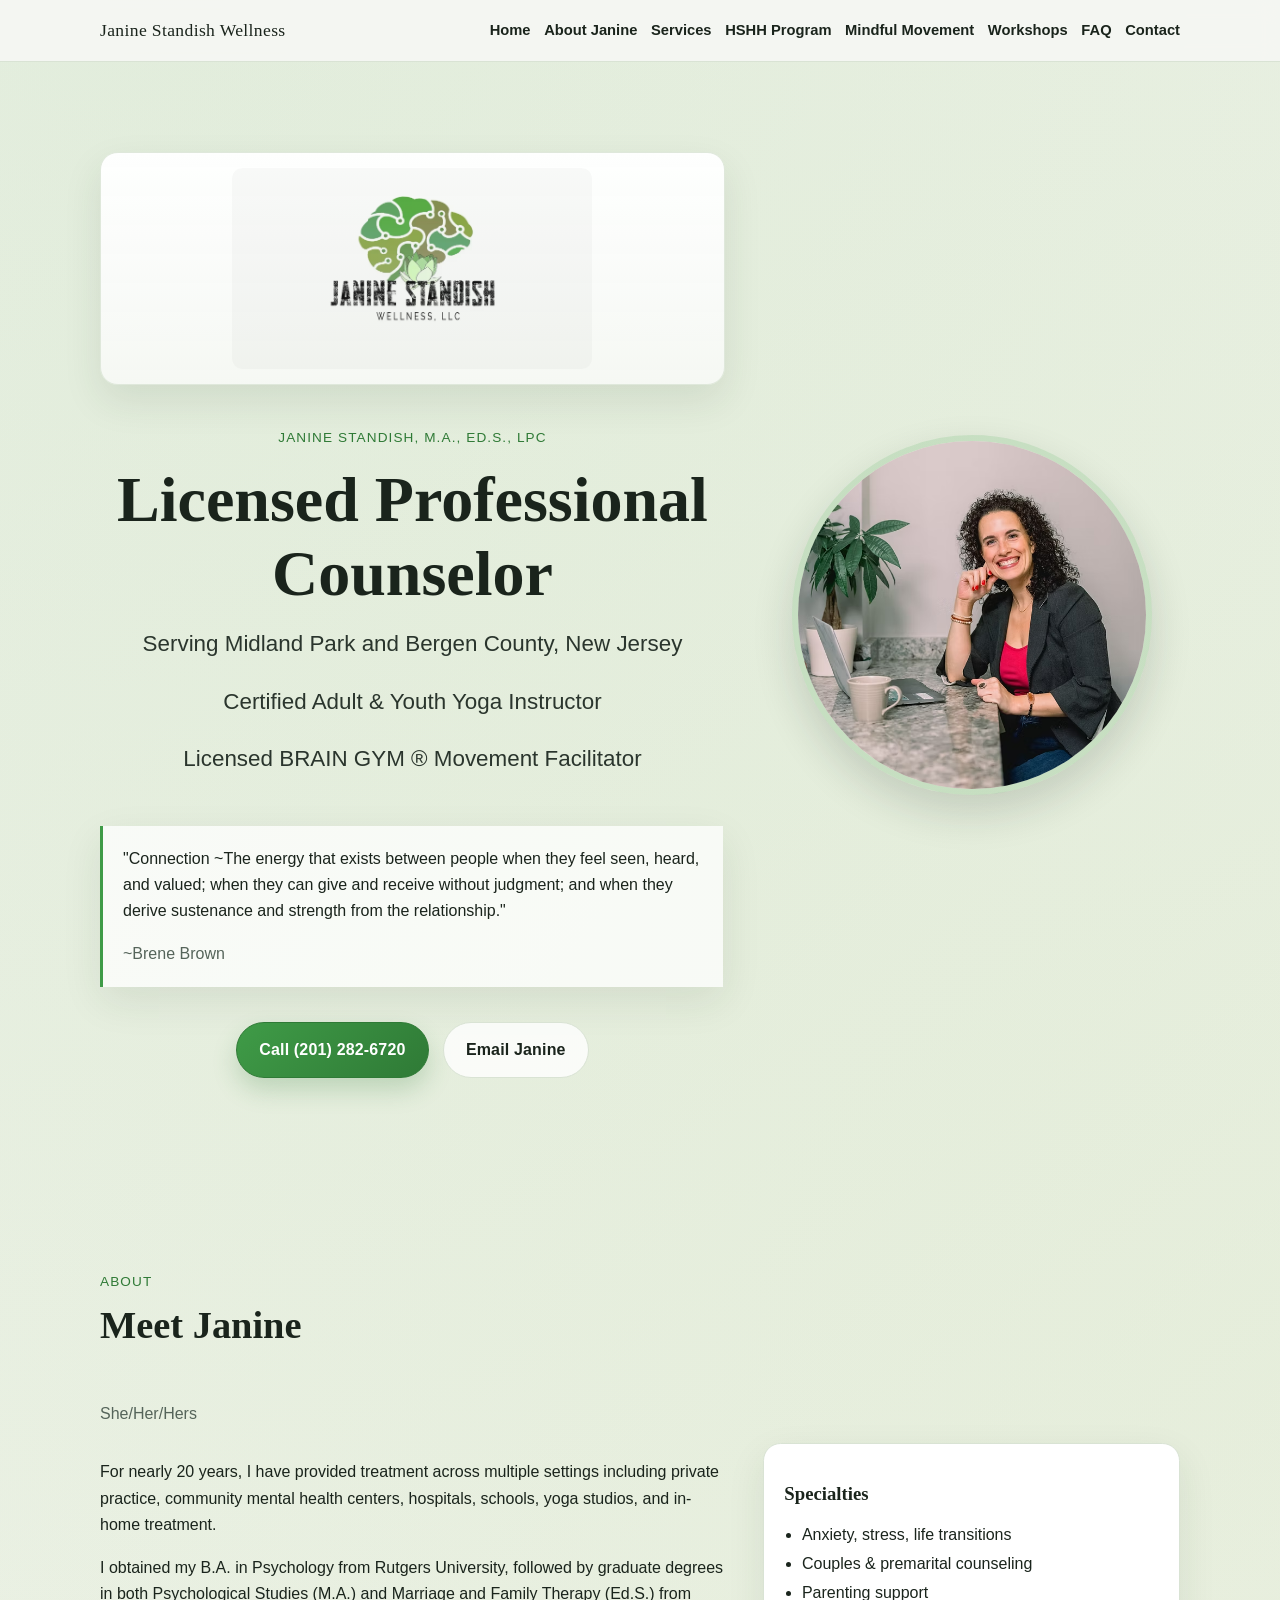
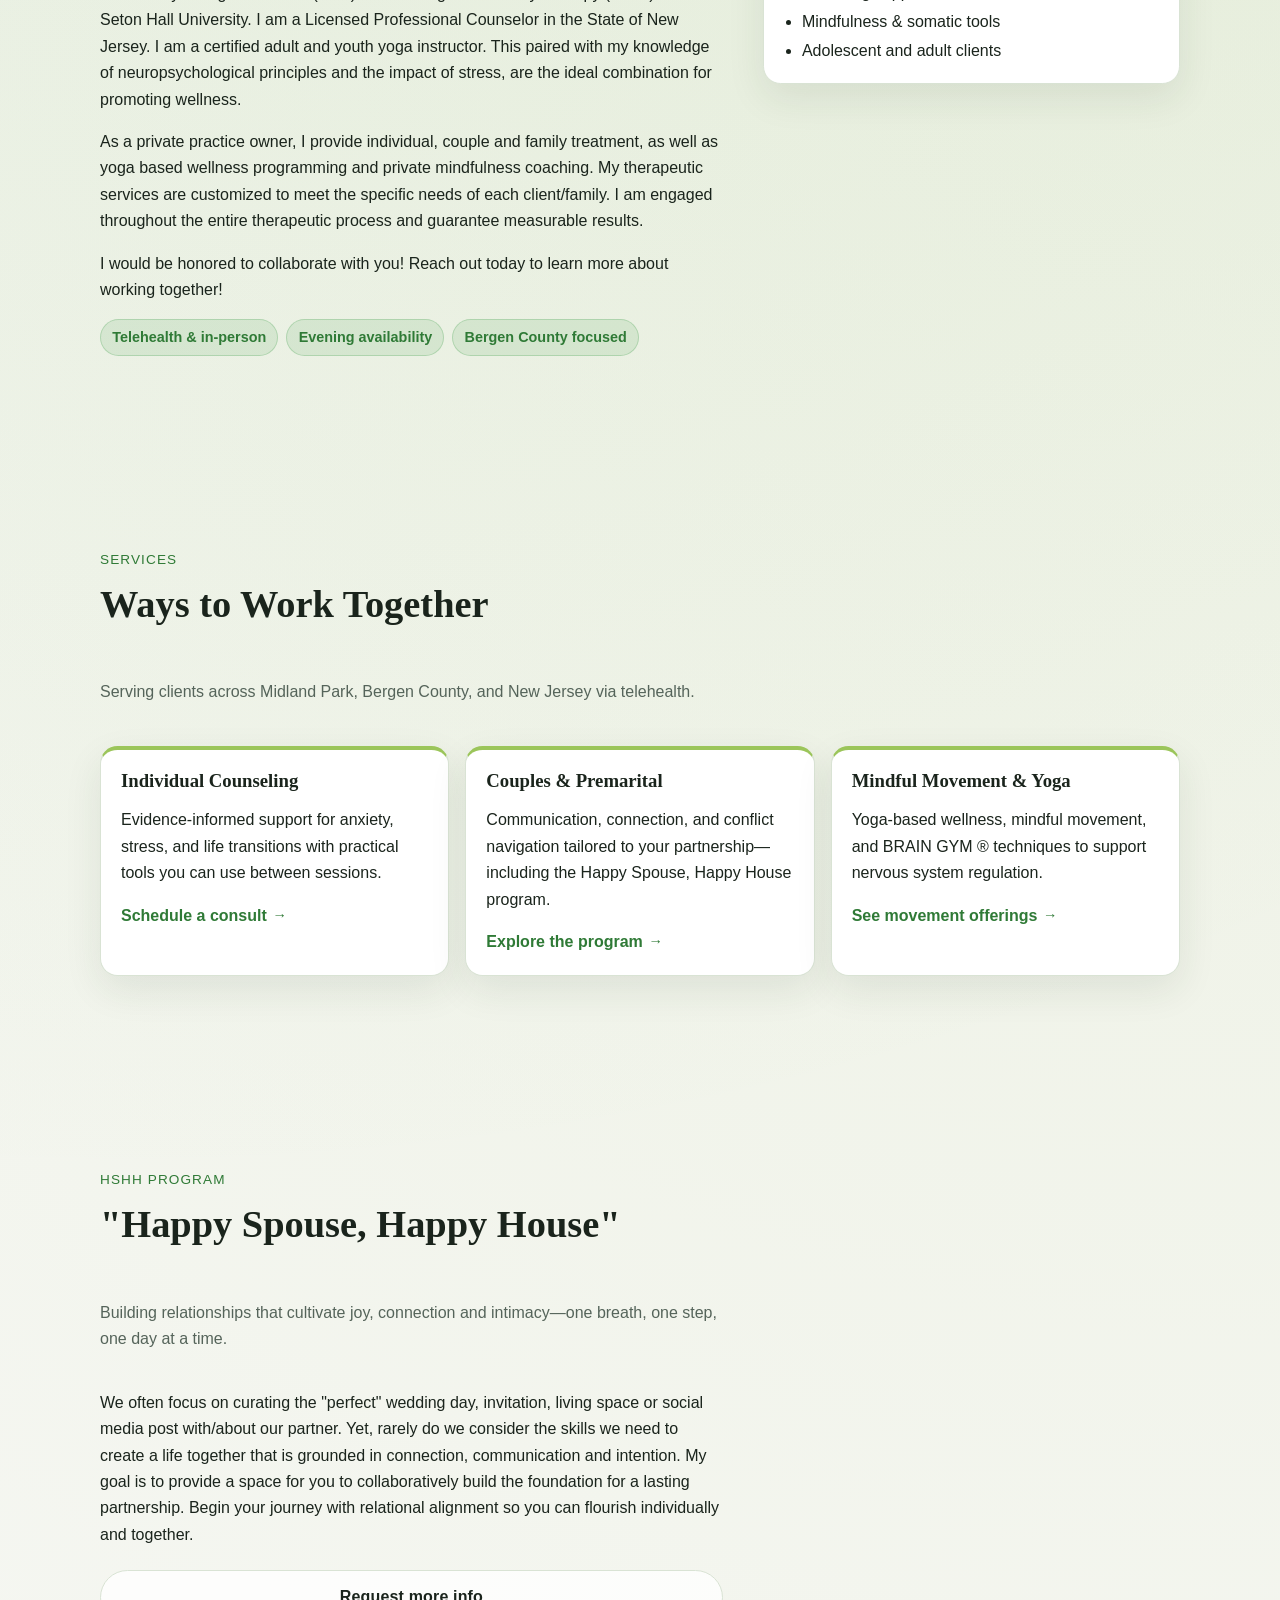
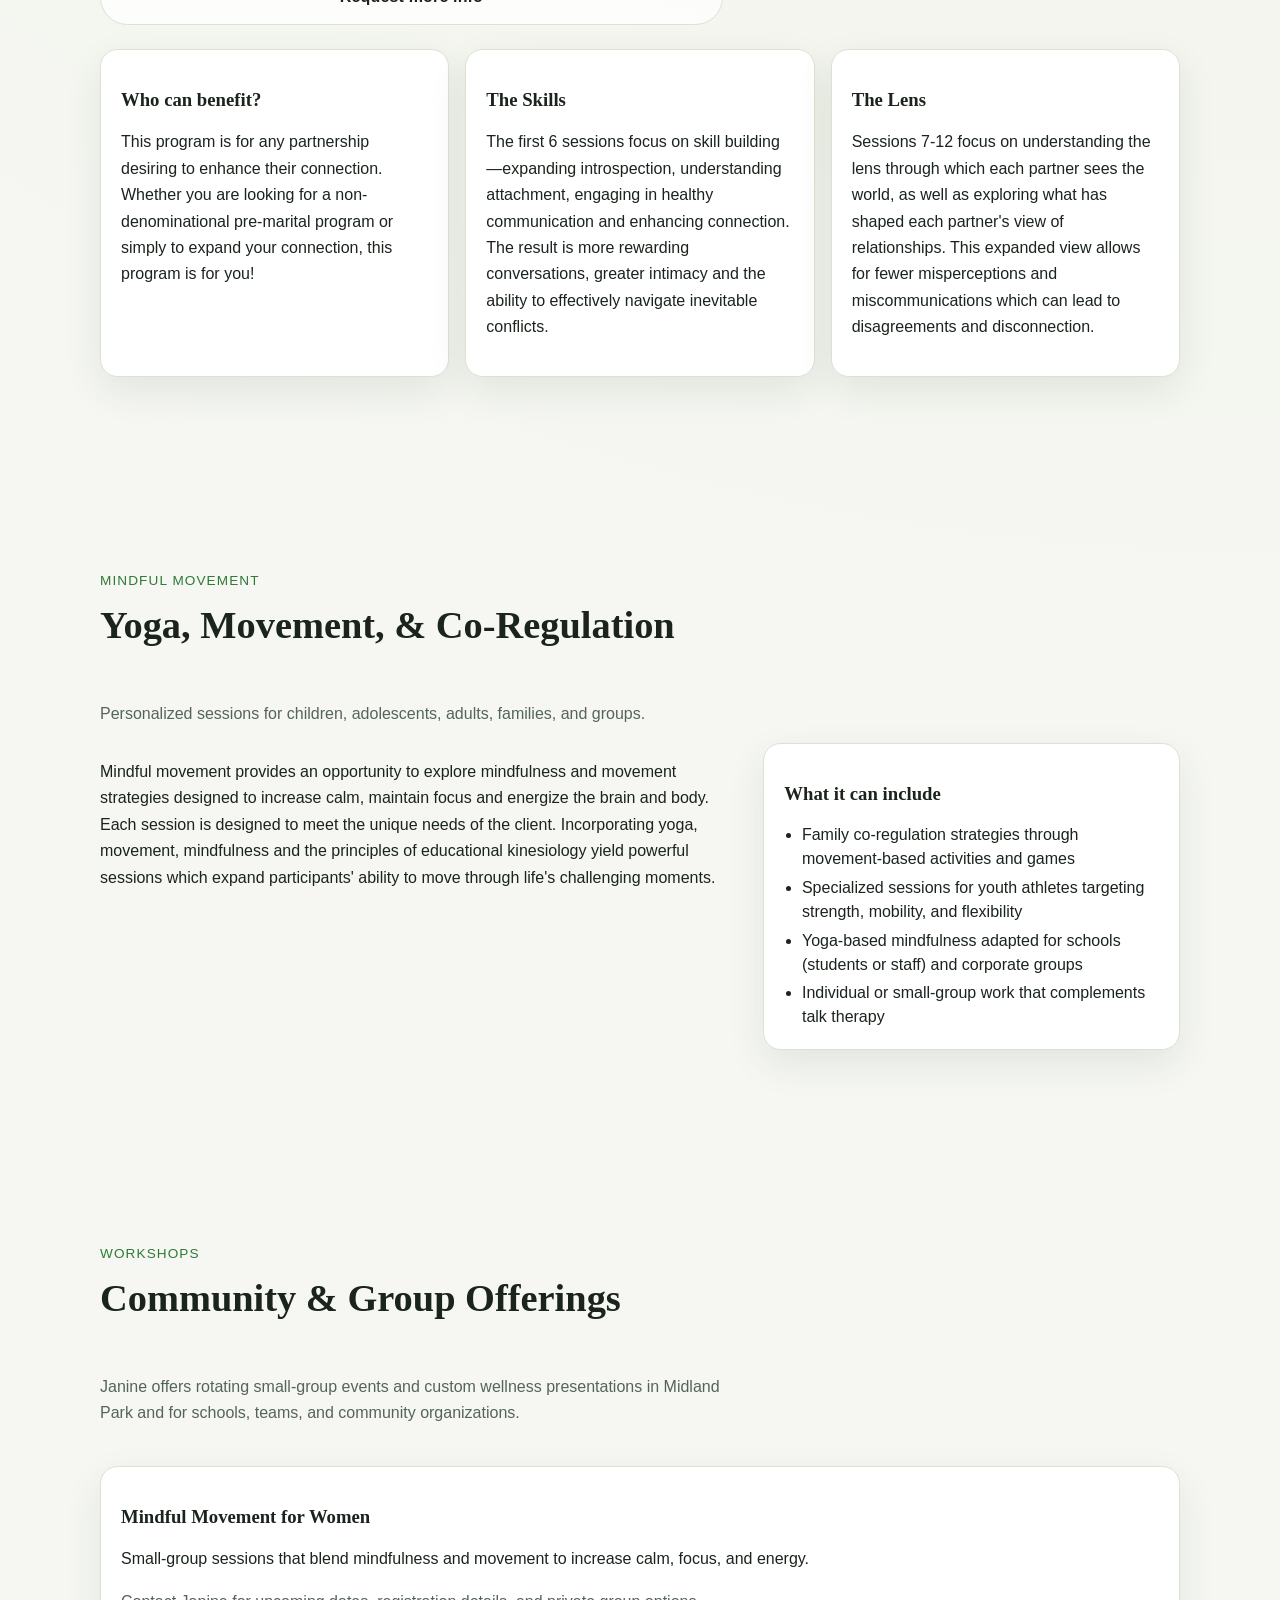
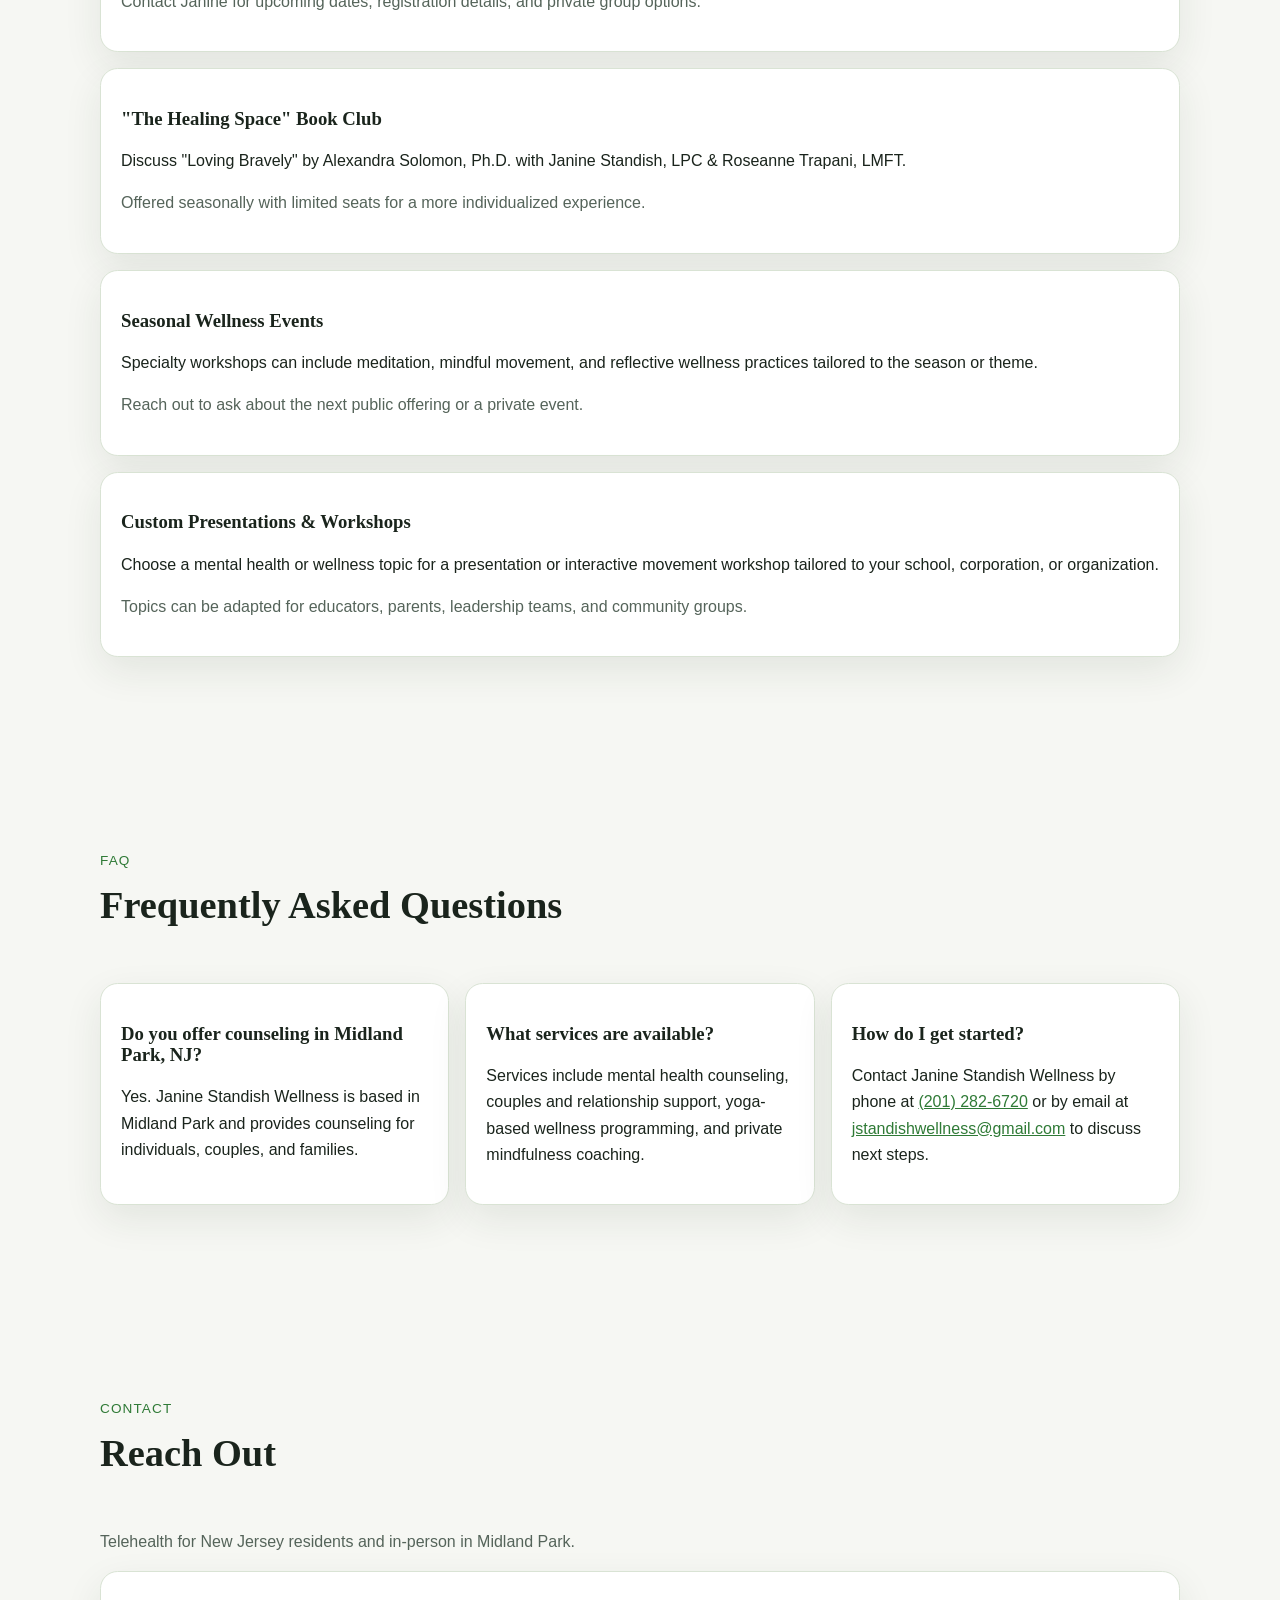
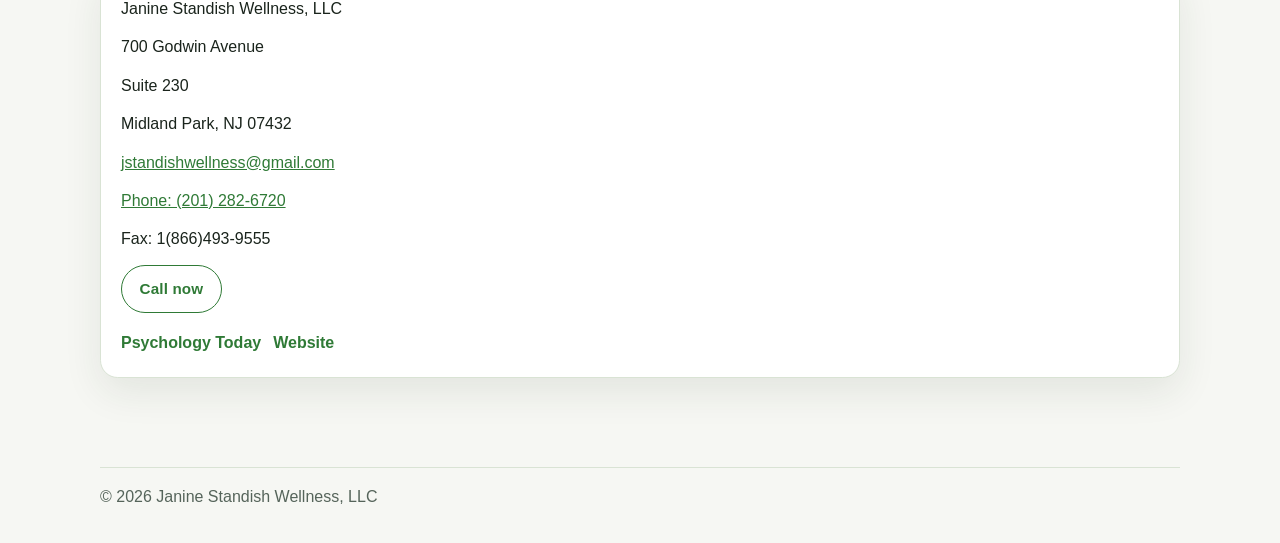
==== index.html @ 4ea95ca1 "Modernize site and add SEO foundations" ====
<!doctype html>
<html lang="en">
  <head>
    <meta charset="UTF-8" />
    <meta name="viewport" content="width=device-width, initial-scale=1.0" />
    <title>
      Janine Standish Wellness | Counseling, Couples, Yoga in Midland Park, NJ
    </title>
    <meta
      name="description"
      content="Private practice counseling, couples support, yoga, and mindfulness coaching with Janine Standish, LPC in Midland Park, Bergen County, New Jersey."
    />
    <meta name="author" content="Janine Standish Wellness, LLC" />
    <meta name="theme-color" content="#f6f7f3" />
    <meta
      name="robots"
      content="index, follow, max-image-preview:large, max-snippet:-1, max-video-preview:-1"
    />
    <link rel="canonical" href="https://www.janinestandish.com/" />
    <link
      rel="alternate"
      hreflang="en-us"
      href="https://www.janinestandish.com/"
    />
    <link rel="icon" href="logo-3.avif" type="image/avif" />

    <!-- Open Graph -->
    <meta property="og:locale" content="en_US" />
    <meta property="og:type" content="website" />
    <meta
      property="og:title"
      content="Janine Standish Wellness | Counseling, Couples, Yoga"
    />
    <meta
      property="og:description"
      content="Mental health counseling, couples support, yoga, and mindfulness coaching with Janine Standish, M.A., Ed.S., LPC in Midland Park, NJ."
    />
    <meta property="og:url" content="https://www.janinestandish.com/" />
    <meta property="og:site_name" content="Janine Standish Wellness" />
    <meta
      property="og:image"
      content="https://www.janinestandish.com/logo-3.avif"
    />
    <meta property="og:image:alt" content="Janine Standish Wellness logo" />

    <!-- Twitter -->
    <meta name="twitter:card" content="summary_large_image" />
    <meta
      name="twitter:title"
      content="Janine Standish Wellness | Counseling, Couples, Yoga"
    />
    <meta
      name="twitter:description"
      content="Counseling, couples support, yoga, and mindfulness coaching with Janine Standish, M.A., Ed.S., LPC in Midland Park, NJ."
    />
    <meta
      name="twitter:image"
      content="https://www.janinestandish.com/logo-3.avif"
    />

    <link rel="stylesheet" href="styles.css" />

    <script type="application/ld+json">
      {
        "@context": "https://schema.org",
        "@graph": [
          {
            "@type": "WebSite",
            "@id": "https://www.janinestandish.com/#website",
            "url": "https://www.janinestandish.com/",
            "name": "Janine Standish Wellness",
            "inLanguage": "en-US"
          },
          {
            "@type": "LocalBusiness",
            "@id": "https://www.janinestandish.com/#localbusiness",
            "name": "Janine Standish Wellness, LLC",
            "url": "https://www.janinestandish.com/",
            "telephone": "+1-201-282-6720",
            "email": "jstandishwellness@gmail.com",
            "image": "https://www.janinestandish.com/logo-3.avif",
            "address": {
              "@type": "PostalAddress",
              "streetAddress": "700 Godwin Avenue, Suite 230",
              "addressLocality": "Midland Park",
              "addressRegion": "NJ",
              "postalCode": "07432",
              "addressCountry": "US"
            },
            "geo": {
              "@type": "GeoCoordinates",
              "latitude": 40.9896,
              "longitude": -74.1407
            },
            "areaServed": ["Midland Park", "Bergen County", "New Jersey"],
            "founder": {
              "@type": "Person",
              "name": "Janine Standish",
              "honorificSuffix": "M.A., Ed.S., LPC"
            },
            "sameAs": [
              "https://www.psychologytoday.com/us/therapists/janine-standish-midland-park-nj/115047"
            ],
            "description": "Licensed professional counseling, yoga-based wellness programming, and relationship support in Midland Park, NJ."
          },
          {
            "@type": "FAQPage",
            "@id": "https://www.janinestandish.com/#faq",
            "mainEntity": [
              {
                "@type": "Question",
                "name": "Do you offer counseling in Midland Park, New Jersey?",
                "acceptedAnswer": {
                  "@type": "Answer",
                  "text": "Yes. Janine Standish Wellness is located in Midland Park, NJ and offers counseling services for individuals, couples, and families."
                }
              },
              {
                "@type": "Question",
                "name": "What services do you provide?",
                "acceptedAnswer": {
                  "@type": "Answer",
                  "text": "Services include mental health counseling, couples and relationship support, yoga-based wellness programming, and private mindfulness coaching."
                }
              },
              {
                "@type": "Question",
                "name": "How can I contact Janine Standish Wellness?",
                "acceptedAnswer": {
                  "@type": "Answer",
                  "text": "You can contact Janine Standish Wellness by phone at (201) 282-6720 or by email at jstandishwellness@gmail.com."
                }
              }
            ]
          }
        ]
      }
    </script>
  </head>
  <body>
    <header class="site-header">
      <div class="site-header-inner">
        <a class="brand" href="#home">Janine Standish Wellness</a>
        <button
          class="menu-toggle"
          aria-label="Toggle menu"
          aria-expanded="false"
          aria-controls="site-nav"
        >
          Menu
        </button>
        <nav class="site-nav" id="site-nav">
          <a href="#home">Home</a>
          <a href="#about">About Janine</a>
          <a href="#services">Services</a>
          <a href="#program">HSHH Program</a>
          <a href="#movement">Mindful Movement</a>
          <a href="#workshops">Workshops</a>
          <a href="#faq">FAQ</a>
          <a href="#contact">Contact</a>
        </nav>
      </div>
    </header>

    <main>
      <section id="home" class="hero section">
        <div class="hero-grid">
          <div class="hero-copy">
            <div class="hero-logo">
              <img src="logo-3.avif" alt="Janine Standish Wellness logo" />
            </div>
            <p class="eyebrow">Janine Standish, M.A., Ed.S., LPC</p>
            <h1>Licensed Professional Counselor</h1>
            <p class="lead">
              Serving Midland Park and Bergen County, New Jersey
            </p>
            <p class="lead">Certified Adult &amp; Youth Yoga Instructor</p>
            <p class="lead">Licensed BRAIN GYM &reg; Movement Facilitator</p>

            <div class="hero-quote">
              <p>
                "Connection ~The energy that exists between people when they
                feel seen, heard, and valued; when they can give and receive
                without judgment; and when they derive sustenance and strength
                from the relationship."
              </p>
              <span>~Brene Brown</span>
            </div>

            <div class="cta-row">
              <a class="btn primary" href="tel:+12012826720"
                >Call (201) 282-6720</a
              >
              <a class="btn ghost" href="mailto:jstandishwellness@gmail.com"
                >Email Janine</a
              >
            </div>
          </div>
          <figure class="headshot">
            <img
              src="headshot.avif"
              alt="Janine Standish seated at a desk, smiling"
              loading="lazy"
              decoding="async"
            />
          </figure>
        </div>
      </section>

      <section id="about" class="section reveal">
        <div class="section-header">
          <p class="eyebrow">About</p>
          <h2>Meet Janine</h2>
          <p class="muted">She/Her/Hers</p>
        </div>
        <div class="two-col">
          <div>
            <p>
              For nearly 20 years, I have provided treatment across multiple
              settings including private practice, community mental health
              centers, hospitals, schools, yoga studios, and in-home treatment.
            </p>
            <p>
              I obtained my B.A. in Psychology from Rutgers University, followed
              by graduate degrees in both Psychological Studies (M.A.) and
              Marriage and Family Therapy (Ed.S.) from Seton Hall University. I
              am a Licensed Professional Counselor in the State of New Jersey. I
              am a certified adult and youth yoga instructor. This paired with
              my knowledge of neuropsychological principles and the impact of
              stress, are the ideal combination for promoting wellness.
            </p>
            <p>
              As a private practice owner, I provide individual, couple and
              family treatment, as well as yoga based wellness programming and
              private mindfulness coaching. My therapeutic services are
              customized to meet the specific needs of each client/family. I am
              engaged throughout the entire therapeutic process and guarantee
              measurable results.
            </p>
            <p>
              I would be honored to collaborate with you! Reach out today to
              learn more about working together!
            </p>
            <div class="badge-row">
              <span class="badge">Telehealth &amp; in-person</span>
              <span class="badge">Evening availability</span>
              <span class="badge">Bergen County focused</span>
            </div>
          </div>
          <div class="highlight-box">
            <h3>Specialties</h3>
            <ul>
              <li>Anxiety, stress, life transitions</li>
              <li>Couples &amp; premarital counseling</li>
              <li>Parenting support</li>
              <li>Mindfulness &amp; somatic tools</li>
              <li>Adolescent and adult clients</li>
            </ul>
          </div>
        </div>
      </section>

      <section id="services" class="section reveal">
        <div class="section-header">
          <p class="eyebrow">Services</p>
          <h2>Ways to Work Together</h2>
          <p class="muted">
            Serving clients across Midland Park, Bergen County, and New Jersey
            via telehealth.
          </p>
        </div>
        <div class="cards">
          <article class="card">
            <h3>Individual Counseling</h3>
            <p>
              Evidence-informed support for anxiety, stress, and life
              transitions with practical tools you can use between sessions.
            </p>
            <a class="text-link" href="mailto:jstandishwellness@gmail.com"
              >Schedule a consult</a
            >
          </article>
          <article class="card">
            <h3>Couples &amp; Premarital</h3>
            <p>
              Communication, connection, and conflict navigation tailored to
              your partnership—including the Happy Spouse, Happy House program.
            </p>
            <a class="text-link" href="#program">Explore the program</a>
          </article>
          <article class="card">
            <h3>Mindful Movement &amp; Yoga</h3>
            <p>
              Yoga-based wellness, mindful movement, and BRAIN GYM &reg;
              techniques to support nervous system regulation.
            </p>
            <a class="text-link" href="#movement">See movement offerings</a>
          </article>
        </div>
      </section>

      <section id="program" class="section reveal">
        <div class="section-header">
          <p class="eyebrow">HSHH Program</p>
          <h2>"Happy Spouse, Happy House"</h2>
          <p class="muted">
            Building relationships that cultivate joy, connection and
            intimacy—one breath, one step, one day at a time.
          </p>
          <p>
            We often focus on curating the "perfect" wedding day, invitation,
            living space or social media post with/about our partner. Yet,
            rarely do we consider the skills we need to create a life together
            that is grounded in connection, communication and intention. My goal
            is to provide a space for you to collaboratively build the
            foundation for a lasting partnership. Begin your journey with
            relational alignment so you can flourish individually and together.
          </p>
          <a
            class="btn ghost"
            href="mailto:jstandishwellness@gmail.com?subject=Happy%20Spouse%2C%20Happy%20House%20Inquiry"
            >Request more info</a
          >
        </div>
        <div class="program-grid">
          <article class="panel">
            <h3>Who can benefit?</h3>
            <p>
              This program is for any partnership desiring to enhance their
              connection. Whether you are looking for a non-denominational
              pre-marital program or simply to expand your connection, this
              program is for you!
            </p>
          </article>
          <article class="panel">
            <h3>The Skills</h3>
            <p>
              The first 6 sessions focus on skill building—expanding
              introspection, understanding attachment, engaging in healthy
              communication and enhancing connection. The result is more
              rewarding conversations, greater intimacy and the ability to
              effectively navigate inevitable conflicts.
            </p>
          </article>
          <article class="panel">
            <h3>The Lens</h3>
            <p>
              Sessions 7-12 focus on understanding the lens through which each
              partner sees the world, as well as exploring what has shaped each
              partner's view of relationships. This expanded view allows for
              fewer misperceptions and miscommunications which can lead to
              disagreements and disconnection.
            </p>
          </article>
        </div>
      </section>

      <section id="movement" class="section reveal">
        <div class="section-header">
          <p class="eyebrow">Mindful Movement</p>
          <h2>Yoga, Movement, &amp; Co-Regulation</h2>
          <p class="muted">
            Personalized sessions for children, adolescents, adults, families,
            and groups.
          </p>
        </div>
        <div class="two-col">
          <p>
            Mindful movement provides an opportunity to explore mindfulness and
            movement strategies designed to increase calm, maintain focus and
            energize the brain and body. Each session is designed to meet the
            unique needs of the client. Incorporating yoga, movement,
            mindfulness and the principles of educational kinesiology yield
            powerful sessions which expand participants' ability to move through
            life's challenging moments.
          </p>
          <div class="highlight-box">
            <h3>What it can include</h3>
            <ul>
              <li>
                Family co-regulation strategies through movement-based
                activities and games
              </li>
              <li>
                Specialized sessions for youth athletes targeting strength,
                mobility, and flexibility
              </li>
              <li>
                Yoga-based mindfulness adapted for schools (students or staff)
                and corporate groups
              </li>
              <li>
                Individual or small-group work that complements talk therapy
              </li>
            </ul>
          </div>
        </div>
      </section>

      <section id="workshops" class="section reveal">
        <div class="section-header">
          <p class="eyebrow">Workshops</p>
          <h2>Community &amp; Group Offerings</h2>
          <p class="muted">
            Janine offers rotating small-group events and custom wellness
            presentations in Midland Park and for schools, teams, and community
            organizations.
          </p>
        </div>
        <div class="event-list">
          <article class="panel">
            <h3>Mindful Movement for Women</h3>
            <p>
              Small-group sessions that blend mindfulness and movement to
              increase calm, focus, and energy.
            </p>
            <p class="muted">
              Contact Janine for upcoming dates, registration details, and
              private group options.
            </p>
          </article>
          <article class="panel">
            <h3>"The Healing Space" Book Club</h3>
            <p>
              Discuss "Loving Bravely" by Alexandra Solomon, Ph.D. with Janine
              Standish, LPC &amp; Roseanne Trapani, LMFT.
            </p>
            <p class="muted">
              Offered seasonally with limited seats for a more individualized
              experience.
            </p>
          </article>
          <article class="panel">
            <h3>Seasonal Wellness Events</h3>
            <p>
              Specialty workshops can include meditation, mindful movement, and
              reflective wellness practices tailored to the season or theme.
            </p>
            <p class="muted">
              Reach out to ask about the next public offering or a private
              event.
            </p>
          </article>
          <article class="panel">
            <h3>Custom Presentations &amp; Workshops</h3>
            <p>
              Choose a mental health or wellness topic for a presentation or
              interactive movement workshop tailored to your school,
              corporation, or organization.
            </p>
            <p class="muted">
              Topics can be adapted for educators, parents, leadership teams,
              and community groups.
            </p>
          </article>
        </div>
      </section>

      <section id="faq" class="section reveal">
        <div class="section-header">
          <p class="eyebrow">FAQ</p>
          <h2>Frequently Asked Questions</h2>
        </div>
        <div class="program-grid">
          <article class="panel">
            <h3>Do you offer counseling in Midland Park, NJ?</h3>
            <p>
              Yes. Janine Standish Wellness is based in Midland Park and
              provides counseling for individuals, couples, and families.
            </p>
          </article>
          <article class="panel">
            <h3>What services are available?</h3>
            <p>
              Services include mental health counseling, couples and
              relationship support, yoga-based wellness programming, and private
              mindfulness coaching.
            </p>
          </article>
          <article class="panel">
            <h3>How do I get started?</h3>
            <p>
              Contact Janine Standish Wellness by phone at
              <a href="tel:+12012826720">(201) 282-6720</a> or by email at
              <a href="mailto:jstandishwellness@gmail.com"
                >jstandishwellness@gmail.com</a
              >
              to discuss next steps.
            </p>
          </article>
        </div>
      </section>

      <section id="contact" class="section reveal">
        <div class="section-header">
          <p class="eyebrow">Contact</p>
          <h2>Reach Out</h2>
          <p class="muted">
            Telehealth for New Jersey residents and in-person in Midland Park.
          </p>
        </div>
        <div class="contact-grid">
          <p>Janine Standish Wellness, LLC</p>
          <p>700 Godwin Avenue</p>
          <p>Suite 230</p>
          <p>Midland Park, NJ 07432</p>
          <p>
            <a href="mailto:jstandishwellness@gmail.com"
              >jstandishwellness@gmail.com</a
            >
          </p>
          <p><a href="tel:+12012826720">Phone: (201) 282-6720</a></p>
          <p>Fax: 1(866)493-9555</p>
          <p><a class="btn small" href="tel:+12012826720">Call now</a></p>
          <div class="social-row">
            <a
              href="https://www.psychologytoday.com/us/therapists/janine-standish-midland-park-nj/115047"
              target="_blank"
              rel="noreferrer"
            >
              Psychology Today
            </a>
            <a
              href="https://www.janinestandish.com"
              target="_blank"
              rel="noreferrer"
              >Website</a
            >
          </div>
        </div>
      </section>
    </main>

    <footer class="site-footer">© 2026 Janine Standish Wellness, LLC</footer>
    <script src="script.js" defer></script>
  </body>
</html>
---- styles.css ----
:root {
  --bg: #f6f7f3;
  --panel: #ffffff;
  --ink: #1a241c;
  --muted: #55645a;
  --brand: #3f9b47;
  --brand-deep: #2f7a36;
  --accent: #9bc55a;
  --line: #d9e3d4;
  --shadow: 0 14px 38px rgba(33, 53, 34, 0.09);
  --radius: 1.1rem;
}

* {
  box-sizing: border-box;
}

html {
  scroll-behavior: smooth;
}

body {
  margin: 0;
  font-family: "Avenir Next", "Segoe UI", sans-serif;
  color: var(--ink);
  background:
    radial-gradient(circle at 10% 0%, rgba(76, 165, 65, 0.1), transparent 40%),
    radial-gradient(
      circle at 100% 20%,
      rgba(145, 183, 69, 0.1),
      transparent 45%
    ),
    var(--bg);
  line-height: 1.65;
}

.site-header {
  position: sticky;
  top: 0;
  z-index: 20;
  padding: 1rem 0;
  backdrop-filter: blur(10px);
  background: rgba(246, 247, 243, 0.92);
  border-bottom: 1px solid var(--line);
}

.site-header-inner {
  width: min(1080px, 92vw);
  margin: 0 auto;
  display: flex;
  align-items: center;
  justify-content: space-between;
  gap: 1rem;
}

.brand {
  color: var(--ink);
  font-family: "Iowan Old Style", "Palatino Linotype", serif;
  font-size: 1.1rem;
  text-decoration: none;
  letter-spacing: 0.02em;
}

.site-nav {
  display: flex;
  flex-wrap: wrap;
  gap: 0.85rem;
}

.site-nav a {
  color: var(--ink);
  text-decoration: none;
  font-size: 0.92rem;
  position: relative;
  font-weight: 600;
}

.site-nav a::after {
  content: "";
  position: absolute;
  left: 0;
  bottom: -0.2rem;
  width: 100%;
  height: 1px;
  transform: scaleX(0);
  transform-origin: left;
  background: var(--brand-deep);
  transition: transform 180ms ease;
}

.site-nav a:hover::after,
.site-nav a:focus-visible::after {
  transform: scaleX(1);
}

.menu-toggle {
  display: none;
  border: 1px solid var(--line);
  background: var(--panel);
  color: var(--ink);
  border-radius: 0.5rem;
  padding: 0.4rem 0.8rem;
}

.section {
  width: min(1080px, 92vw);
  margin: 0 auto;
  padding: 5.6rem 0;
}

.hero {
  min-height: 82vh;
  display: grid;
  align-content: center;
  justify-items: center;
  text-align: center;
  gap: 0.25rem;
}

.hero-grid {
  display: grid;
  grid-template-columns: minmax(0, 3fr) minmax(0, 2fr);
  gap: clamp(1.5rem, 3vw, 2.5rem);
  align-items: center;
}

.hero-copy {
  display: grid;
  gap: 0.6rem;
}

.headshot {
  margin: 0;
  justify-self: center;
  width: min(360px, 70vw);
  height: min(360px, 70vw);
  border-radius: 50%;
  overflow: hidden;
  border: 6px solid rgba(63, 155, 71, 0.18);
  box-shadow: 0 18px 40px rgba(26, 36, 28, 0.16);
}

.headshot img {
  width: 100%;
  height: 100%;
  object-fit: cover;
}

.hero-logo {
  margin-bottom: 1.15rem;
  display: inline-grid;
  justify-items: center;
  gap: 0.45rem;
  padding: clamp(0.6rem, 1.5vw, 0.95rem);
  border: 1px solid #dfe8db;
  border-radius: var(--radius);
  background: linear-gradient(
    180deg,
    rgba(255, 255, 255, 0.98),
    rgba(246, 249, 245, 0.95)
  );
  box-shadow: 0 16px 38px rgba(42, 54, 40, 0.1);
}

.hero-logo img {
  width: min(360px, 72vw);
  height: auto;
  display: block;
  border-radius: 0.65rem;
  mix-blend-mode: multiply;
  opacity: 0.96;
  filter: saturate(0.9) contrast(0.95);
}

.eyebrow {
  text-transform: uppercase;
  letter-spacing: 0.08em;
  color: var(--brand-deep);
  font-size: 0.85rem;
  margin-bottom: 0.3rem;
}

h1,
h2,
h3 {
  font-family: "Iowan Old Style", "Palatino Linotype", serif;
  line-height: 1.15;
}

h1 {
  font-size: clamp(2rem, 5vw, 4rem);
  margin: 0;
}

h2 {
  font-size: clamp(1.65rem, 3vw, 2.5rem);
  margin-top: 0;
}

.lead {
  margin: 0.35rem 0;
  font-size: clamp(1.05rem, 2.2vw, 1.4rem);
  color: #2a352d;
}

.hero-quote {
  margin-top: 2rem;
  padding: 1.25rem;
  border-left: 3px solid var(--brand);
  background: rgba(255, 255, 255, 0.75);
  box-shadow: var(--shadow);
  max-width: 70ch;
  text-align: left;
}

.hero-quote p {
  margin-top: 0;
}

.hero-quote span {
  color: var(--muted);
}

.cta-row {
  display: flex;
  gap: 0.85rem;
  margin-top: 1.6rem;
  flex-wrap: wrap;
  justify-content: center;
}

.btn {
  display: inline-flex;
  align-items: center;
  justify-content: center;
  gap: 0.4rem;
  padding: 0.85rem 1.4rem;
  border-radius: 999px;
  border: 1px solid var(--brand-deep);
  font-weight: 700;
  letter-spacing: 0.01em;
  text-decoration: none;
  transition:
    transform 140ms ease,
    box-shadow 140ms ease,
    background 140ms ease,
    color 140ms ease;
}

.btn.primary {
  background: linear-gradient(135deg, var(--brand) 0%, var(--brand-deep) 100%);
  color: #fff;
  box-shadow: 0 12px 24px rgba(47, 122, 54, 0.22);
}

.btn.ghost {
  background: #ffffffcc;
  color: var(--ink);
  border-color: var(--line);
}

.btn.small {
  padding: 0.65rem 1.1rem;
  font-size: 0.95rem;
}

.btn:hover,
.btn:focus-visible {
  transform: translateY(-1px);
  box-shadow: 0 10px 24px rgba(33, 53, 34, 0.18);
}

.section-header {
  display: grid;
  gap: 0.35rem;
  max-width: 70ch;
}

.cards,
.program-grid {
  display: grid;
  grid-template-columns: repeat(3, minmax(0, 1fr));
  gap: 1rem;
  margin-top: 1.5rem;
}

.event-list {
  display: grid;
  gap: 1rem;
  margin-top: 1.5rem;
}

.card,
.panel,
.testimonial,
.highlight-box,
.contact-grid {
  background: var(--panel);
  border: 1px solid var(--line);
  border-radius: var(--radius);
  box-shadow: var(--shadow);
}

.card,
.panel,
.highlight-box {
  padding: 1.25rem;
}

.card {
  border-top: 4px solid var(--accent);
}

.card h3 {
  margin: 0;
}

.testimonial {
  margin-top: 1.25rem;
  padding: 1.4rem;
}

.muted {
  color: var(--muted);
}

.contact-grid {
  padding: 1.25rem;
  display: grid;
  gap: 0.25rem;
}

.social-row {
  display: flex;
  flex-wrap: wrap;
  gap: 0.75rem;
  margin-top: 0.6rem;
}

.social-row a {
  display: inline-flex;
  align-items: center;
  gap: 0.35rem;
  font-weight: 700;
  text-decoration: none;
  color: var(--brand-deep);
}

.contact-grid p {
  margin: 0.25rem 0;
}

a {
  color: var(--brand-deep);
}

.site-footer {
  border-top: 1px solid var(--line);
  width: min(1080px, 92vw);
  margin: 0 auto;
  padding: 1rem 0 2rem;
  color: var(--muted);
}

.two-col {
  display: grid;
  grid-template-columns: minmax(0, 3fr) minmax(0, 2fr);
  gap: clamp(1.5rem, 3vw, 2.5rem);
  align-items: start;
}

.badge-row {
  display: flex;
  flex-wrap: wrap;
  gap: 0.5rem;
  margin-top: 1rem;
}

.badge {
  background: rgba(63, 155, 71, 0.12);
  color: var(--brand-deep);
  padding: 0.35rem 0.7rem;
  border-radius: 999px;
  font-weight: 600;
  font-size: 0.9rem;
  border: 1px solid rgba(63, 155, 71, 0.25);
}

.highlight-box ul {
  padding-left: 1.1rem;
  margin: 0.5rem 0 0;
  line-height: 1.5;
}

.highlight-box li + li {
  margin-top: 0.3rem;
}

.text-link {
  display: inline-flex;
  align-items: center;
  gap: 0.35rem;
  font-weight: 700;
  color: var(--brand-deep);
  text-decoration: none;
}

.text-link::after {
  content: "→";
  font-size: 0.9em;
  transition: transform 120ms ease;
}

.text-link:hover::after,
.text-link:focus-visible::after {
  transform: translateX(2px);
}

.reveal {
  opacity: 0;
  transform: translateY(22px);
  transition:
    opacity 600ms ease,
    transform 600ms ease;
}

.reveal.is-visible {
  opacity: 1;
  transform: translateY(0);
}

@media (prefers-reduced-motion: reduce) {
  html {
    scroll-behavior: auto;
  }

  .btn,
  .site-nav a::after,
  .reveal {
    transition: none;
  }

  .reveal {
    opacity: 1;
    transform: none;
  }
}

@media (max-width: 900px) {
  .cards,
  .program-grid {
    grid-template-columns: 1fr;
  }

  .two-col {
    grid-template-columns: 1fr;
  }

  .hero-grid {
    grid-template-columns: 1fr;
  }
}

@media (max-width: 760px) {
  .menu-toggle {
    display: inline-block;
  }

  .site-nav {
    display: none;
    width: 100%;
    padding-top: 0.75rem;
    border-top: 1px solid var(--line);
  }

  .site-nav.open {
    display: grid;
    grid-template-columns: 1fr 1fr;
    gap: 0.65rem;
  }

  .site-header-inner {
    flex-wrap: wrap;
  }

  .hero {
    min-height: auto;
    padding-top: 3.5rem;
  }

  .hero-logo img {
    width: min(320px, 84vw);
  }

  .cta-row {
    flex-direction: column;
  }
}
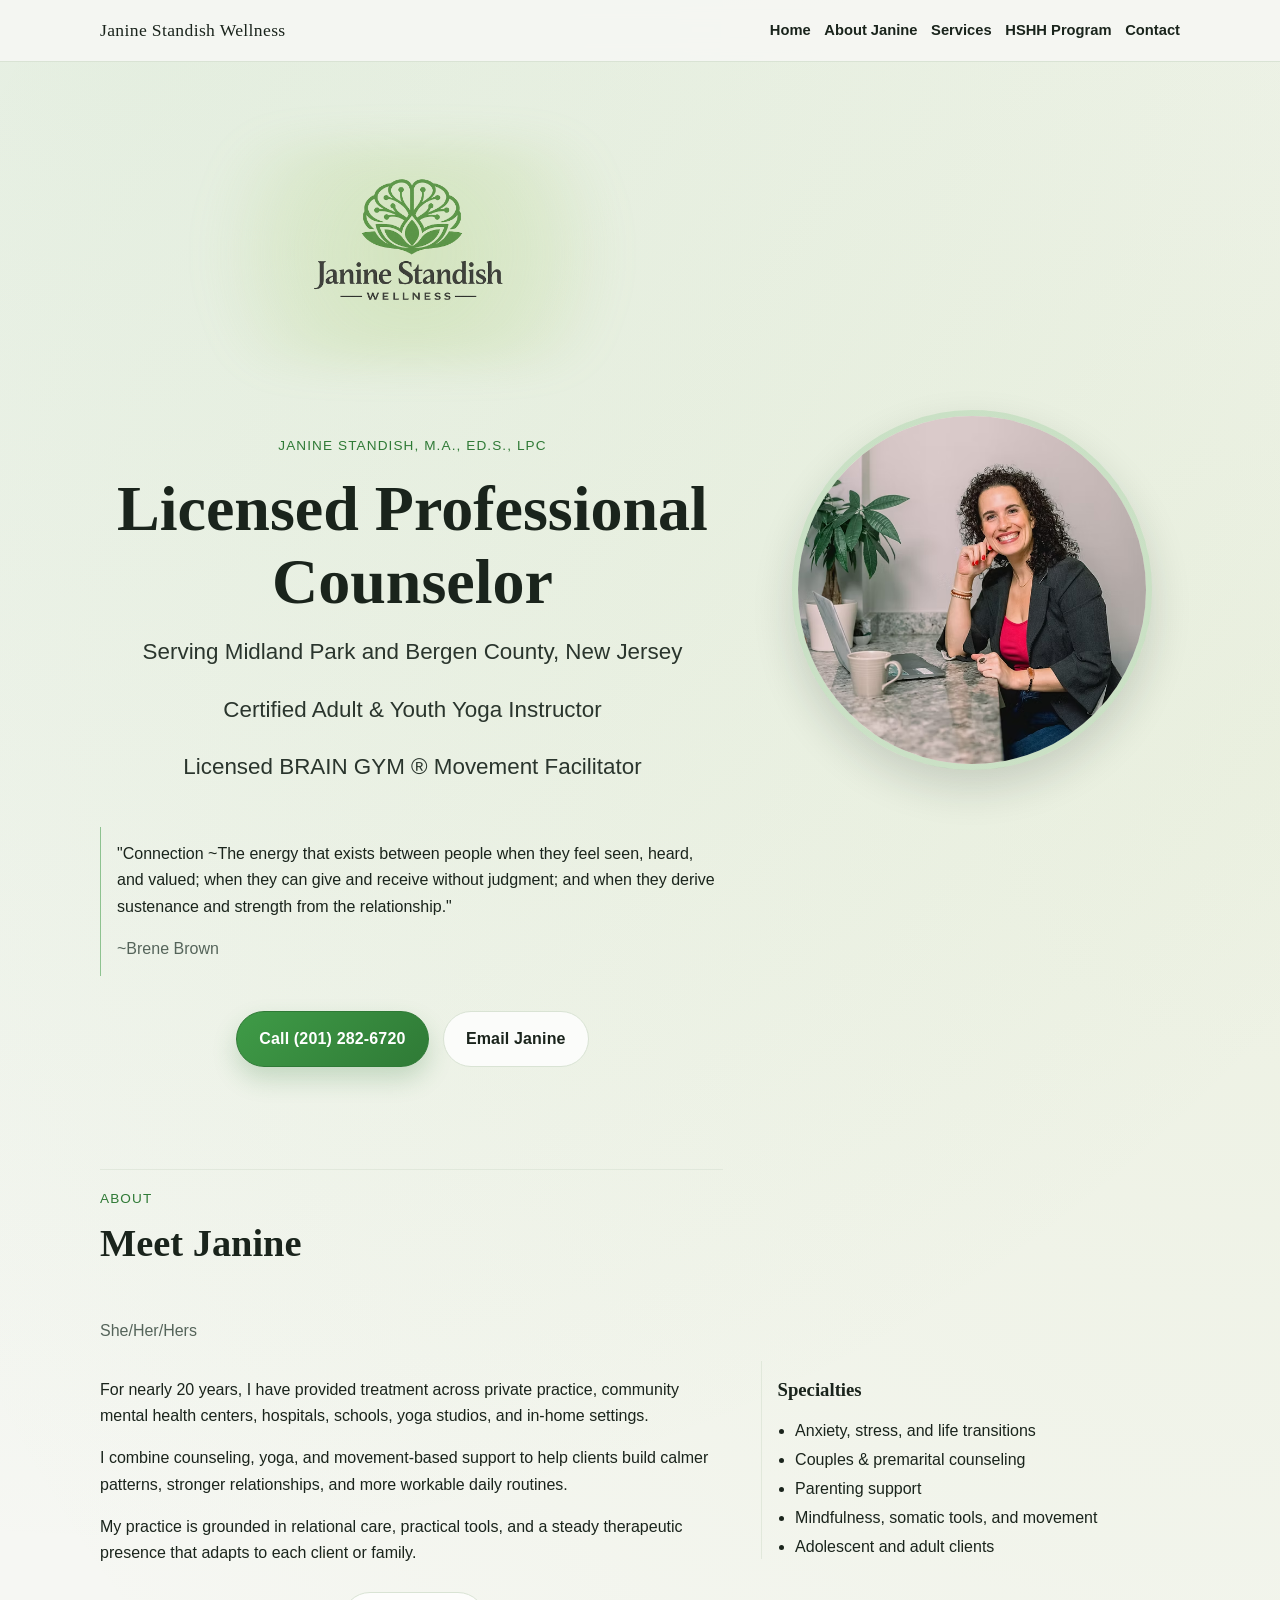
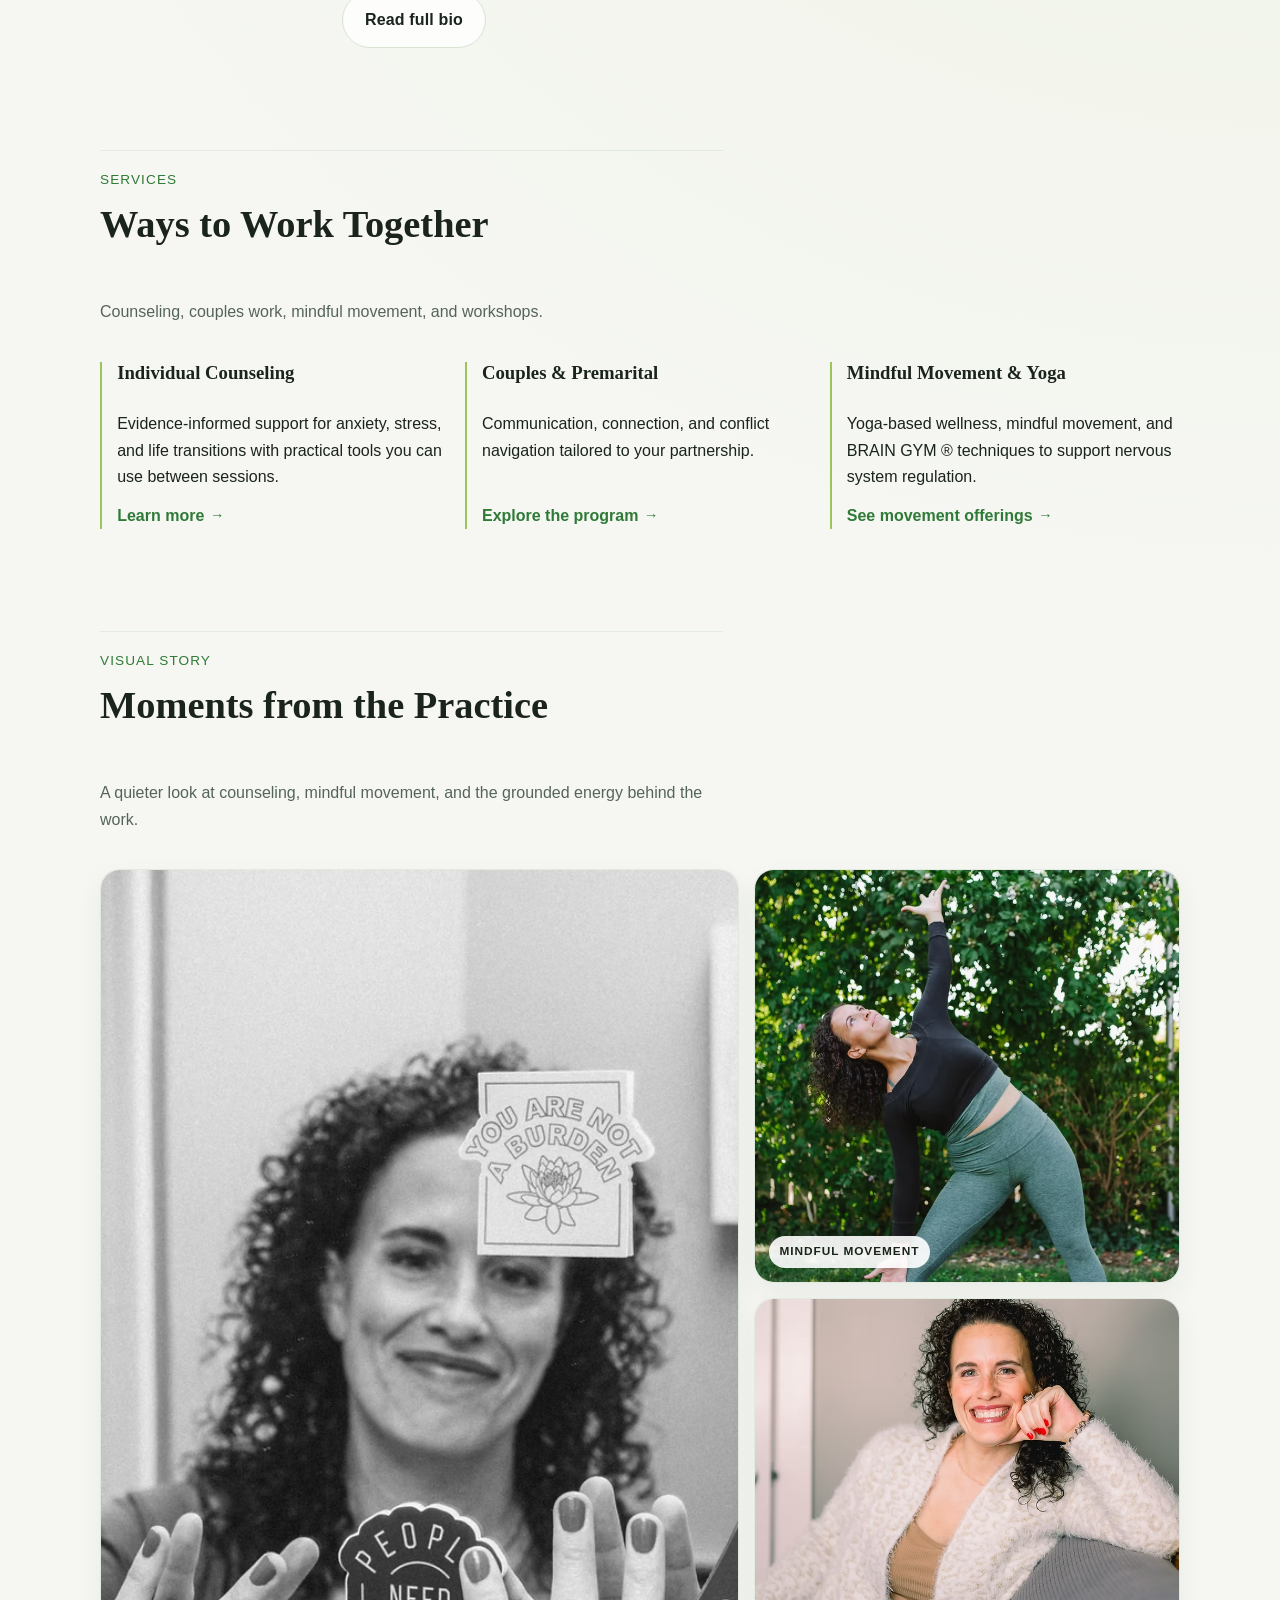
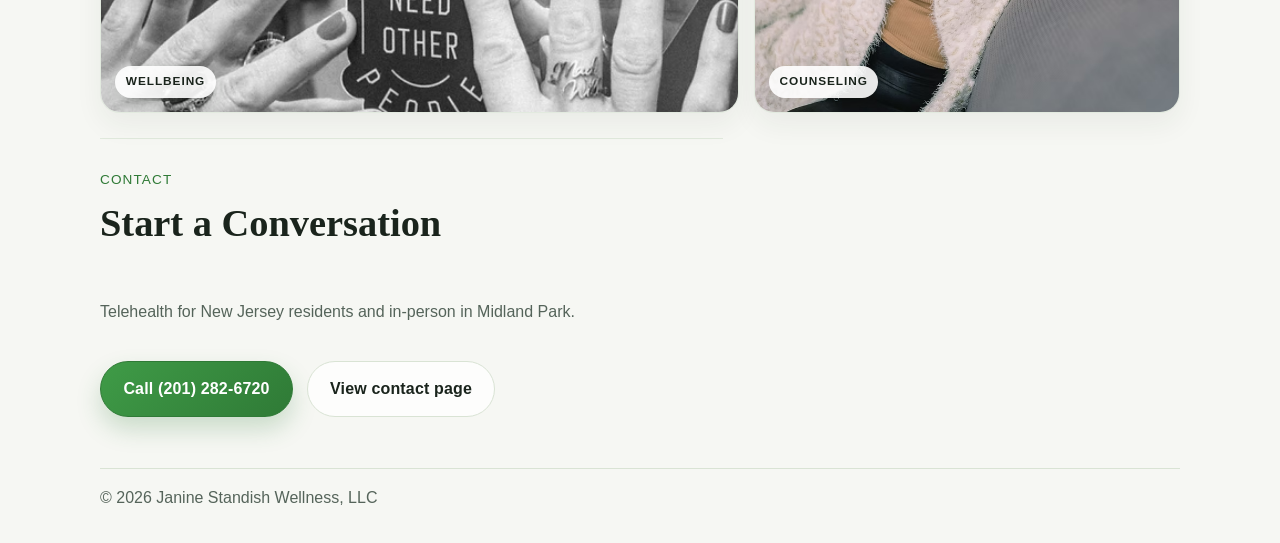
==== commit b9f5d610: "more" ====
--- a/index.html
+++ b/index.html
@@ -39,7 +39,7 @@
     <meta property="og:site_name" content="Janine Standish Wellness" />
     <meta
       property="og:image"
-      content="https://www.janinestandish.com/logo-3.avif"
+      content="https://www.janinestandish.com/logo-transparent.png"
     />
     <meta property="og:image:alt" content="Janine Standish Wellness logo" />
 
@@ -55,7 +55,7 @@
     />
     <meta
       name="twitter:image"
-      content="https://www.janinestandish.com/logo-3.avif"
+      content="https://www.janinestandish.com/logo-transparent.png"
     />
 
     <link rel="stylesheet" href="styles.css" />
@@ -78,7 +78,7 @@
             "url": "https://www.janinestandish.com/",
             "telephone": "+1-201-282-6720",
             "email": "jstandishwellness@gmail.com",
-            "image": "https://www.janinestandish.com/logo-3.avif",
+            "image": "https://www.janinestandish.com/logo-transparent.png",
             "address": {
               "@type": "PostalAddress",
               "streetAddress": "700 Godwin Avenue, Suite 230",
@@ -102,36 +102,6 @@
               "https://www.psychologytoday.com/us/therapists/janine-standish-midland-park-nj/115047"
             ],
             "description": "Licensed professional counseling, yoga-based wellness programming, and relationship support in Midland Park, NJ."
-          },
-          {
-            "@type": "FAQPage",
-            "@id": "https://www.janinestandish.com/#faq",
-            "mainEntity": [
-              {
-                "@type": "Question",
-                "name": "Do you offer counseling in Midland Park, New Jersey?",
-                "acceptedAnswer": {
-                  "@type": "Answer",
-                  "text": "Yes. Janine Standish Wellness is located in Midland Park, NJ and offers counseling services for individuals, couples, and families."
-                }
-              },
-              {
-                "@type": "Question",
-                "name": "What services do you provide?",
-                "acceptedAnswer": {
-                  "@type": "Answer",
-                  "text": "Services include mental health counseling, couples and relationship support, yoga-based wellness programming, and private mindfulness coaching."
-                }
-              },
-              {
-                "@type": "Question",
-                "name": "How can I contact Janine Standish Wellness?",
-                "acceptedAnswer": {
-                  "@type": "Answer",
-                  "text": "You can contact Janine Standish Wellness by phone at (201) 282-6720 or by email at jstandishwellness@gmail.com."
-                }
-              }
-            ]
           }
         ]
       }
@@ -140,7 +110,7 @@
   <body>
     <header class="site-header">
       <div class="site-header-inner">
-        <a class="brand" href="#home">Janine Standish Wellness</a>
+        <a class="brand" href="index.html">Janine Standish Wellness</a>
         <button
           class="menu-toggle"
           aria-label="Toggle menu"
@@ -150,14 +120,11 @@
           Menu
         </button>
         <nav class="site-nav" id="site-nav">
-          <a href="#home">Home</a>
-          <a href="#about">About Janine</a>
-          <a href="#services">Services</a>
-          <a href="#program">HSHH Program</a>
-          <a href="#movement">Mindful Movement</a>
-          <a href="#workshops">Workshops</a>
-          <a href="#faq">FAQ</a>
-          <a href="#contact">Contact</a>
+          <a href="index.html">Home</a>
+          <a href="about.html">About Janine</a>
+          <a href="services.html">Services</a>
+          <a href="program.html">HSHH Program</a>
+          <a href="contact.html">Contact</a>
         </nav>
       </div>
     </header>
@@ -167,7 +134,7 @@
         <div class="hero-grid">
           <div class="hero-copy">
             <div class="hero-logo">
-              <img src="logo-3.avif" alt="Janine Standish Wellness logo" />
+              <img src="logo-transparent.png" alt="Janine Standish Wellness logo" />
             </div>
             <p class="eyebrow">Janine Standish, M.A., Ed.S., LPC</p>
             <h1>Licensed Professional Counselor</h1>
@@ -216,44 +183,31 @@
         <div class="two-col">
           <div>
             <p>
-              For nearly 20 years, I have provided treatment across multiple
-              settings including private practice, community mental health
-              centers, hospitals, schools, yoga studios, and in-home treatment.
-            </p>
-            <p>
-              I obtained my B.A. in Psychology from Rutgers University, followed
-              by graduate degrees in both Psychological Studies (M.A.) and
-              Marriage and Family Therapy (Ed.S.) from Seton Hall University. I
-              am a Licensed Professional Counselor in the State of New Jersey. I
-              am a certified adult and youth yoga instructor. This paired with
-              my knowledge of neuropsychological principles and the impact of
-              stress, are the ideal combination for promoting wellness.
-            </p>
-            <p>
-              As a private practice owner, I provide individual, couple and
-              family treatment, as well as yoga based wellness programming and
-              private mindfulness coaching. My therapeutic services are
-              customized to meet the specific needs of each client/family. I am
-              engaged throughout the entire therapeutic process and guarantee
-              measurable results.
-            </p>
-            <p>
-              I would be honored to collaborate with you! Reach out today to
-              learn more about working together!
-            </p>
-            <div class="badge-row">
-              <span class="badge">Telehealth &amp; in-person</span>
-              <span class="badge">Evening availability</span>
-              <span class="badge">Bergen County focused</span>
+              For nearly 20 years, I have provided treatment across private
+              practice, community mental health centers, hospitals, schools,
+              yoga studios, and in-home settings.
+            </p>
+            <p>
+              I combine counseling, yoga, and movement-based support to help
+              clients build calmer patterns, stronger relationships, and more
+              workable daily routines.
+            </p>
+            <p>
+              My practice is grounded in relational care, practical tools, and
+              a steady therapeutic presence that adapts to each client or
+              family.
+            </p>
+            <div class="cta-row">
+              <a class="btn ghost" href="about.html">Read full bio</a>
             </div>
           </div>
           <div class="highlight-box">
             <h3>Specialties</h3>
             <ul>
-              <li>Anxiety, stress, life transitions</li>
+              <li>Anxiety, stress, and life transitions</li>
               <li>Couples &amp; premarital counseling</li>
               <li>Parenting support</li>
-              <li>Mindfulness &amp; somatic tools</li>
+              <li>Mindfulness, somatic tools, and movement</li>
               <li>Adolescent and adult clients</li>
             </ul>
           </div>
@@ -265,8 +219,7 @@
           <p class="eyebrow">Services</p>
           <h2>Ways to Work Together</h2>
           <p class="muted">
-            Serving clients across Midland Park, Bergen County, and New Jersey
-            via telehealth.
+            Counseling, couples work, mindful movement, and workshops.
           </p>
         </div>
         <div class="cards">
@@ -276,17 +229,19 @@
               Evidence-informed support for anxiety, stress, and life
               transitions with practical tools you can use between sessions.
             </p>
-            <a class="text-link" href="mailto:jstandishwellness@gmail.com"
-              >Schedule a consult</a
+            <a class="text-link" href="services.html#individual"
+              >Learn more</a
             >
           </article>
           <article class="card">
             <h3>Couples &amp; Premarital</h3>
             <p>
               Communication, connection, and conflict navigation tailored to
-              your partnership—including the Happy Spouse, Happy House program.
-            </p>
-            <a class="text-link" href="#program">Explore the program</a>
+              your partnership.
+            </p>
+            <a class="text-link" href="program.html"
+              >Explore the program</a
+            >
           </article>
           <article class="card">
             <h3>Mindful Movement &amp; Yoga</h3>
@@ -294,238 +249,64 @@
               Yoga-based wellness, mindful movement, and BRAIN GYM &reg;
               techniques to support nervous system regulation.
             </p>
-            <a class="text-link" href="#movement">See movement offerings</a>
+            <a class="text-link" href="services.html#movement"
+              >See movement offerings</a
+            >
           </article>
         </div>
       </section>
 
-      <section id="program" class="section reveal">
+      <section id="studio" class="section reveal">
         <div class="section-header">
-          <p class="eyebrow">HSHH Program</p>
-          <h2>"Happy Spouse, Happy House"</h2>
+          <p class="eyebrow">Visual Story</p>
+          <h2>Moments from the Practice</h2>
           <p class="muted">
-            Building relationships that cultivate joy, connection and
-            intimacy—one breath, one step, one day at a time.
+            A quieter look at counseling, mindful movement, and the grounded
+            energy behind the work.
           </p>
-          <p>
-            We often focus on curating the "perfect" wedding day, invitation,
-            living space or social media post with/about our partner. Yet,
-            rarely do we consider the skills we need to create a life together
-            that is grounded in connection, communication and intention. My goal
-            is to provide a space for you to collaboratively build the
-            foundation for a lasting partnership. Begin your journey with
-            relational alignment so you can flourish individually and together.
-          </p>
-          <a
-            class="btn ghost"
-            href="mailto:jstandishwellness@gmail.com?subject=Happy%20Spouse%2C%20Happy%20House%20Inquiry"
-            >Request more info</a
-          >
-        </div>
-        <div class="program-grid">
-          <article class="panel">
-            <h3>Who can benefit?</h3>
-            <p>
-              This program is for any partnership desiring to enhance their
-              connection. Whether you are looking for a non-denominational
-              pre-marital program or simply to expand your connection, this
-              program is for you!
-            </p>
-          </article>
-          <article class="panel">
-            <h3>The Skills</h3>
-            <p>
-              The first 6 sessions focus on skill building—expanding
-              introspection, understanding attachment, engaging in healthy
-              communication and enhancing connection. The result is more
-              rewarding conversations, greater intimacy and the ability to
-              effectively navigate inevitable conflicts.
-            </p>
-          </article>
-          <article class="panel">
-            <h3>The Lens</h3>
-            <p>
-              Sessions 7-12 focus on understanding the lens through which each
-              partner sees the world, as well as exploring what has shaped each
-              partner's view of relationships. This expanded view allows for
-              fewer misperceptions and miscommunications which can lead to
-              disagreements and disconnection.
-            </p>
-          </article>
-        </div>
-      </section>
-
-      <section id="movement" class="section reveal">
-        <div class="section-header">
-          <p class="eyebrow">Mindful Movement</p>
-          <h2>Yoga, Movement, &amp; Co-Regulation</h2>
-          <p class="muted">
-            Personalized sessions for children, adolescents, adults, families,
-            and groups.
-          </p>
-        </div>
-        <div class="two-col">
-          <p>
-            Mindful movement provides an opportunity to explore mindfulness and
-            movement strategies designed to increase calm, maintain focus and
-            energize the brain and body. Each session is designed to meet the
-            unique needs of the client. Incorporating yoga, movement,
-            mindfulness and the principles of educational kinesiology yield
-            powerful sessions which expand participants' ability to move through
-            life's challenging moments.
-          </p>
-          <div class="highlight-box">
-            <h3>What it can include</h3>
-            <ul>
-              <li>
-                Family co-regulation strategies through movement-based
-                activities and games
-              </li>
-              <li>
-                Specialized sessions for youth athletes targeting strength,
-                mobility, and flexibility
-              </li>
-              <li>
-                Yoga-based mindfulness adapted for schools (students or staff)
-                and corporate groups
-              </li>
-              <li>
-                Individual or small-group work that complements talk therapy
-              </li>
-            </ul>
-          </div>
-        </div>
-      </section>
-
-      <section id="workshops" class="section reveal">
-        <div class="section-header">
-          <p class="eyebrow">Workshops</p>
-          <h2>Community &amp; Group Offerings</h2>
-          <p class="muted">
-            Janine offers rotating small-group events and custom wellness
-            presentations in Midland Park and for schools, teams, and community
-            organizations.
-          </p>
-        </div>
-        <div class="event-list">
-          <article class="panel">
-            <h3>Mindful Movement for Women</h3>
-            <p>
-              Small-group sessions that blend mindfulness and movement to
-              increase calm, focus, and energy.
-            </p>
-            <p class="muted">
-              Contact Janine for upcoming dates, registration details, and
-              private group options.
-            </p>
-          </article>
-          <article class="panel">
-            <h3>"The Healing Space" Book Club</h3>
-            <p>
-              Discuss "Loving Bravely" by Alexandra Solomon, Ph.D. with Janine
-              Standish, LPC &amp; Roseanne Trapani, LMFT.
-            </p>
-            <p class="muted">
-              Offered seasonally with limited seats for a more individualized
-              experience.
-            </p>
-          </article>
-          <article class="panel">
-            <h3>Seasonal Wellness Events</h3>
-            <p>
-              Specialty workshops can include meditation, mindful movement, and
-              reflective wellness practices tailored to the season or theme.
-            </p>
-            <p class="muted">
-              Reach out to ask about the next public offering or a private
-              event.
-            </p>
-          </article>
-          <article class="panel">
-            <h3>Custom Presentations &amp; Workshops</h3>
-            <p>
-              Choose a mental health or wellness topic for a presentation or
-              interactive movement workshop tailored to your school,
-              corporation, or organization.
-            </p>
-            <p class="muted">
-              Topics can be adapted for educators, parents, leadership teams,
-              and community groups.
-            </p>
-          </article>
-        </div>
-      </section>
-
-      <section id="faq" class="section reveal">
-        <div class="section-header">
-          <p class="eyebrow">FAQ</p>
-          <h2>Frequently Asked Questions</h2>
-        </div>
-        <div class="program-grid">
-          <article class="panel">
-            <h3>Do you offer counseling in Midland Park, NJ?</h3>
-            <p>
-              Yes. Janine Standish Wellness is based in Midland Park and
-              provides counseling for individuals, couples, and families.
-            </p>
-          </article>
-          <article class="panel">
-            <h3>What services are available?</h3>
-            <p>
-              Services include mental health counseling, couples and
-              relationship support, yoga-based wellness programming, and private
-              mindfulness coaching.
-            </p>
-          </article>
-          <article class="panel">
-            <h3>How do I get started?</h3>
-            <p>
-              Contact Janine Standish Wellness by phone at
-              <a href="tel:+12012826720">(201) 282-6720</a> or by email at
-              <a href="mailto:jstandishwellness@gmail.com"
-                >jstandishwellness@gmail.com</a
-              >
-              to discuss next steps.
-            </p>
-          </article>
-        </div>
-      </section>
-
-      <section id="contact" class="section reveal">
-        <div class="section-header">
+        </div>
+        <div class="story-grid">
+          <figure class="story-photo story-photo-large">
+            <img
+              src="health-wellbeing.avif"
+              alt="Janine smiling in a warm portrait with a soft, natural background"
+              loading="lazy"
+              decoding="async"
+            />
+            <figcaption>Wellbeing</figcaption>
+          </figure>
+          <div class="story-stack">
+            <figure class="story-photo">
+              <img
+                src="yoga-photo.avif"
+                alt="Janine holding a yoga pose outdoors in front of lush green foliage"
+                loading="lazy"
+                decoding="async"
+              />
+              <figcaption>Mindful movement</figcaption>
+            </figure>
+            <figure class="story-photo">
+              <img
+                src="mh-counseling.avif"
+                alt="Black and white portrait of Janine in a mirror during a counseling setting"
+                loading="lazy"
+                decoding="async"
+              />
+              <figcaption>Counseling</figcaption>
+            </figure>
+          </div>
+        </div>
+        <div class="section-foot">
           <p class="eyebrow">Contact</p>
-          <h2>Reach Out</h2>
+          <h2>Start a Conversation</h2>
           <p class="muted">
             Telehealth for New Jersey residents and in-person in Midland Park.
           </p>
-        </div>
-        <div class="contact-grid">
-          <p>Janine Standish Wellness, LLC</p>
-          <p>700 Godwin Avenue</p>
-          <p>Suite 230</p>
-          <p>Midland Park, NJ 07432</p>
-          <p>
-            <a href="mailto:jstandishwellness@gmail.com"
-              >jstandishwellness@gmail.com</a
+          <div class="cta-row">
+            <a class="btn primary" href="tel:+12012826720"
+              >Call (201) 282-6720</a
             >
-          </p>
-          <p><a href="tel:+12012826720">Phone: (201) 282-6720</a></p>
-          <p>Fax: 1(866)493-9555</p>
-          <p><a class="btn small" href="tel:+12012826720">Call now</a></p>
-          <div class="social-row">
-            <a
-              href="https://www.psychologytoday.com/us/therapists/janine-standish-midland-park-nj/115047"
-              target="_blank"
-              rel="noreferrer"
-            >
-              Psychology Today
-            </a>
-            <a
-              href="https://www.janinestandish.com"
-              target="_blank"
-              rel="noreferrer"
-              >Website</a
-            >
+            <a class="btn ghost" href="contact.html">View contact page</a>
           </div>
         </div>
       </section>
--- a/styles.css
+++ b/styles.css
@@ -105,7 +105,7 @@
 .section {
   width: min(1080px, 92vw);
   margin: 0 auto;
-  padding: 5.6rem 0;
+  padding: clamp(2.9rem, 4vw, 4rem) 0;
 }
 
 .hero {
@@ -151,25 +151,74 @@
   display: inline-grid;
   justify-items: center;
   gap: 0.45rem;
-  padding: clamp(0.6rem, 1.5vw, 0.95rem);
-  border: 1px solid #dfe8db;
-  border-radius: var(--radius);
-  background: linear-gradient(
-    180deg,
-    rgba(255, 255, 255, 0.98),
-    rgba(246, 249, 245, 0.95)
+  position: relative;
+  padding: 0;
+  border: 0;
+  border-radius: 0;
+  background: transparent;
+  box-shadow: none;
+  isolation: isolate;
+}
+
+.hero-logo::before {
+  content: "";
+  position: absolute;
+  inset: 10% 12%;
+  border-radius: 999px;
+  background: radial-gradient(
+    circle,
+    rgba(155, 197, 90, 0.26) 0%,
+    rgba(155, 197, 90, 0.14) 48%,
+    transparent 78%
   );
-  box-shadow: 0 16px 38px rgba(42, 54, 40, 0.1);
+  filter: blur(18px);
+  z-index: -1;
 }
 
 .hero-logo img {
-  width: min(360px, 72vw);
+  width: min(420px, 76vw);
   height: auto;
   display: block;
-  border-radius: 0.65rem;
   mix-blend-mode: multiply;
-  opacity: 0.96;
-  filter: saturate(0.9) contrast(0.95);
+  opacity: 0.99;
+  filter: saturate(0.92) contrast(0.94);
+}
+
+.page-hero {
+  width: min(1080px, 92vw);
+  margin: 0 auto;
+  padding: clamp(2.2rem, 3.4vw, 3.2rem) 0 clamp(1.5rem, 2.6vw, 2rem);
+}
+
+.page-hero-grid {
+  display: grid;
+  grid-template-columns: minmax(0, 1.15fr) minmax(0, 0.85fr);
+  gap: clamp(1.5rem, 3vw, 2.5rem);
+  align-items: center;
+}
+
+.page-hero-copy {
+  display: grid;
+  gap: 0.7rem;
+}
+
+.page-hero .cta-row {
+  justify-content: flex-start;
+}
+
+.page-hero-media {
+  margin: 0;
+}
+
+.page-hero-media img {
+  width: 100%;
+  height: auto;
+  display: block;
+  object-fit: cover;
+}
+
+.page-hero-media.story-photo {
+  min-height: 320px;
 }
 
 .eyebrow {
@@ -204,11 +253,11 @@
 }
 
 .hero-quote {
-  margin-top: 2rem;
-  padding: 1.25rem;
-  border-left: 3px solid var(--brand);
-  background: rgba(255, 255, 255, 0.75);
-  box-shadow: var(--shadow);
+  margin-top: 1.6rem;
+  padding: 0.85rem 0 0.85rem 1rem;
+  border-left: 1px solid rgba(63, 155, 71, 0.55);
+  background: transparent;
+  box-shadow: none;
   max-width: 70ch;
   text-align: left;
 }
@@ -274,20 +323,23 @@
   display: grid;
   gap: 0.35rem;
   max-width: 70ch;
+  padding-top: 0.25rem;
+  border-top: 1px solid rgba(217, 227, 212, 0.62);
 }
 
 .cards,
 .program-grid {
   display: grid;
   grid-template-columns: repeat(3, minmax(0, 1fr));
-  gap: 1rem;
-  margin-top: 1.5rem;
+  gap: 0.9rem;
+  margin-top: 1.25rem;
+  align-items: stretch;
 }
 
 .event-list {
   display: grid;
-  gap: 1rem;
-  margin-top: 1.5rem;
+  gap: 0.9rem;
+  margin-top: 1.25rem;
 }
 
 .card,
@@ -295,29 +347,48 @@
 .testimonial,
 .highlight-box,
 .contact-grid {
-  background: var(--panel);
-  border: 1px solid var(--line);
-  border-radius: var(--radius);
-  box-shadow: var(--shadow);
+  background: transparent;
+  border: 0;
+  box-shadow: none;
+  border-radius: 0;
 }
 
 .card,
 .panel,
 .highlight-box {
-  padding: 1.25rem;
+  padding: 0 0 0 0.95rem;
 }
 
 .card {
-  border-top: 4px solid var(--accent);
+  display: flex;
+  flex-direction: column;
+  gap: 0.75rem;
+  height: 100%;
+  border-left: 2px solid var(--accent);
+}
+
+.panel,
+.highlight-box,
+.contact-grid {
+  border-left: 1px solid rgba(217, 227, 212, 0.72);
 }
 
 .card h3 {
   margin: 0;
 }
 
+.card p {
+  margin-bottom: 0;
+}
+
+.card .text-link {
+  margin-top: auto;
+}
+
 .testimonial {
-  margin-top: 1.25rem;
-  padding: 1.4rem;
+  margin-top: 1.1rem;
+  padding: 0 0 0 0.95rem;
+  border-left: 1px solid var(--line);
 }
 
 .muted {
@@ -325,9 +396,9 @@
 }
 
 .contact-grid {
-  padding: 1.25rem;
   display: grid;
   gap: 0.25rem;
+  padding-left: 0.95rem;
 }
 
 .social-row {
@@ -365,8 +436,75 @@
 .two-col {
   display: grid;
   grid-template-columns: minmax(0, 3fr) minmax(0, 2fr);
-  gap: clamp(1.5rem, 3vw, 2.5rem);
+  gap: clamp(1.25rem, 2.6vw, 2.1rem);
   align-items: start;
+}
+
+.story-grid {
+  display: grid;
+  grid-template-columns: minmax(0, 1.2fr) minmax(0, 0.8fr);
+  gap: 0.9rem;
+  margin-top: 1.25rem;
+}
+
+.story-stack {
+  display: grid;
+  gap: 0.9rem;
+}
+
+.story-photo {
+  position: relative;
+  margin: 0;
+  overflow: hidden;
+  border-radius: 1.25rem;
+  min-height: 240px;
+  border: 1px solid rgba(217, 227, 212, 0.75);
+  background: #fff;
+  box-shadow: 0 12px 28px rgba(33, 53, 34, 0.06);
+}
+
+.story-photo-large {
+  min-height: 500px;
+}
+
+.story-photo img {
+  width: 100%;
+  height: 100%;
+  display: block;
+  object-fit: cover;
+}
+
+.story-photo figcaption {
+  position: absolute;
+  left: 0.9rem;
+  bottom: 0.9rem;
+  padding: 0.38rem 0.65rem;
+  border-radius: 999px;
+  background: rgba(255, 255, 255, 0.9);
+  color: var(--ink);
+  font-size: 0.74rem;
+  font-weight: 700;
+  letter-spacing: 0.08em;
+  text-transform: uppercase;
+  box-shadow: 0 8px 20px rgba(33, 53, 34, 0.12);
+}
+
+.section-foot {
+  display: grid;
+  gap: 0.35rem;
+  margin-top: 1.55rem;
+  padding-top: 1rem;
+  max-width: 70ch;
+  border-top: 1px solid rgba(217, 227, 212, 0.72);
+}
+
+.section-foot .cta-row {
+  justify-content: flex-start;
+  margin-top: 0.9rem;
+}
+
+.section-foot .social-row {
+  margin-top: 0.65rem;
 }
 
 .badge-row {
@@ -456,8 +594,20 @@
     grid-template-columns: 1fr;
   }
 
+  .story-grid {
+    grid-template-columns: 1fr;
+  }
+
+  .story-photo-large {
+    min-height: 320px;
+  }
+
   .hero-grid {
     grid-template-columns: 1fr;
+  }
+
+  .section-foot {
+    max-width: none;
   }
 }
 
@@ -489,7 +639,7 @@
   }
 
   .hero-logo img {
-    width: min(320px, 84vw);
+    width: min(340px, 86vw);
   }
 
   .cta-row {
